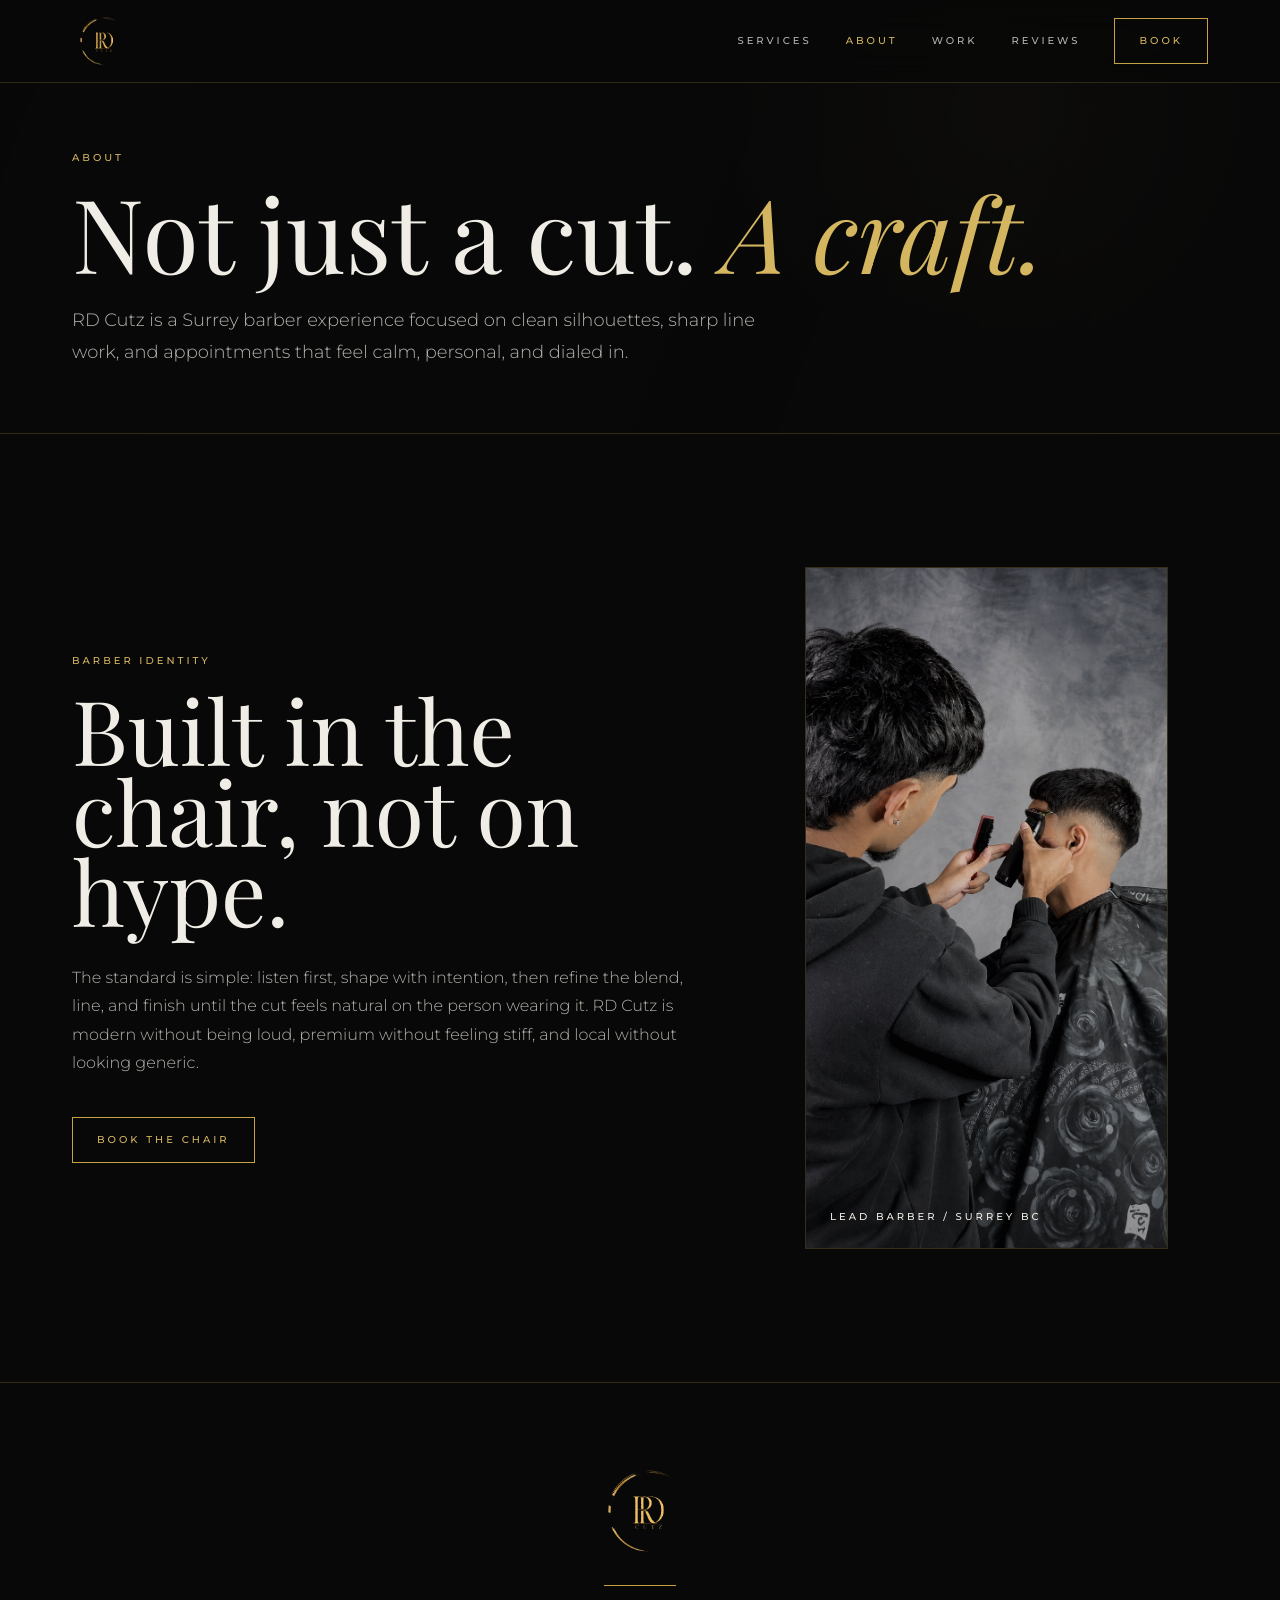
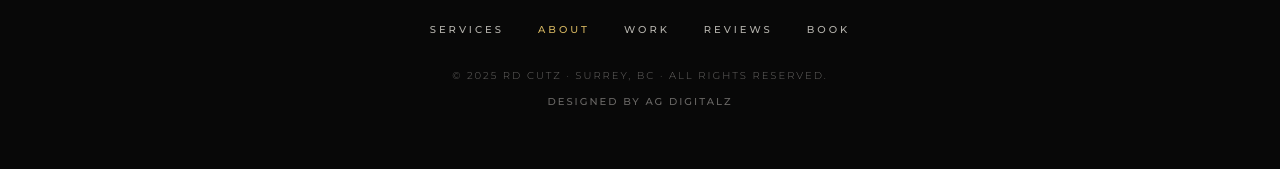
==== about.html @ 66d19eb8 "Publish RD Cutz website" ====
﻿<!DOCTYPE html>
<html lang="en">
<head>
  <meta charset="UTF-8" />
  <meta name="viewport" content="width=device-width, initial-scale=1.0" />
  <meta name="description" content="Learn about RD Cutz, a premium local barber experience in Surrey, BC." />
  <title>About | RD Cutz</title>
  <link rel="preconnect" href="https://fonts.googleapis.com" />
  <link rel="preconnect" href="https://fonts.gstatic.com" crossorigin />
  <link href="https://fonts.googleapis.com/css2?family=Montserrat:wght@300;400;500;600&family=Playfair+Display:ital,wght@0,400;0,500;0,600;1,400;1,500&display=swap" rel="stylesheet" />
  <link rel="stylesheet" href="styles.css" />
</head>
<body class="is-loading" data-page="about">
  <div class="intro-loader" id="introLoader" role="status" aria-label="Loading RD Cutz website">
    <div class="intro-inner">
      <img class="intro-mark" src="rdcutz-logo.png" alt="" aria-hidden="true" />
      <p class="intro-name">RD Cutz</p>
      <span class="intro-line" aria-hidden="true"></span>
      <p class="intro-sub">Surrey, British Columbia</p>
    </div>
  </div>
  <div class="progress" id="progress" aria-hidden="true"></div>
  <header class="site-nav solid" id="siteNav"><div class="container nav-inner"><a class="brand-link" href="index.html" aria-label="RD Cutz home"><img src="rdcutz-logo.png" alt="RD Cutz Logo" /><span class="brand-text">RD CUTZ</span></a><nav class="desktop-links" aria-label="Primary navigation"><a href="services.html">Services</a><a href="about.html">About</a><a href="gallery.html">Work</a><a href="reviews.html">Reviews</a><a class="button" href="contact.html">Book</a></nav><button class="hamburger" id="menuToggle" type="button" aria-label="Open navigation menu" aria-expanded="false" aria-controls="mobileMenu"><span class="hamburger-lines" aria-hidden="true"></span></button></div></header>
  <div class="mobile-menu" id="mobileMenu"><nav aria-label="Mobile navigation"><a href="services.html">Services</a><a href="about.html">About</a><a href="gallery.html">Work</a><a href="reviews.html">Reviews</a><a href="contact.html">Book</a></nav></div>

  <main id="top">
    <!-- Page Hero -->
    <section class="page-hero compact"><div class="container"><p class="page-kicker reveal">About</p><h1 class="reveal d1">Not just a cut. <em>A craft.</em></h1><p class="lede reveal d2">RD Cutz is a Surrey barber experience focused on clean silhouettes, sharp line work, and appointments that feel calm, personal, and dialed in.</p></div></section>

    <!-- Barber Identity -->
    <section class="section">
      <div class="container identity-feature">
        <div class="identity-copy">
          <p class="eyebrow reveal">Barber Identity</p>
          <p class="pull-quote reveal d1">Built in the chair, not on hype.</p>
          <p class="about-copy reveal d2">The standard is simple: listen first, shape with intention, then refine the blend, line, and finish until the cut feels natural on the person wearing it. RD Cutz is modern without being loud, premium without feeling stiff, and local without looking generic.</p>
          <a class="button reveal d3" href="contact.html">Book the Chair</a>
        </div>
        <figure class="identity-photo reveal d2">
          <img src="barber-identity.png" alt="RD Cutz barber cutting a client's fade" />
          <figcaption class="photo-caption">Lead Barber / Surrey BC</figcaption>
        </figure>
      </div>
    </section>
  </main>

  <footer class="site-footer"><div class="container"><img class="footer-logo" src="rdcutz-logo.png" alt="RD Cutz Logo" /><div class="rule center-rule" aria-hidden="true"></div><nav class="footer-links" aria-label="Footer navigation"><a href="services.html">Services</a><a href="about.html">About</a><a href="gallery.html">Work</a><a href="reviews.html">Reviews</a><a href="contact.html">Book</a></nav><p class="copyright">&copy; 2025 RD Cutz &middot; Surrey, BC &middot; All rights reserved.</p><p class="designer-credit">Designed by AG Digitalz</p></div></footer>
  <button class="back-top" id="backTop" type="button" aria-label="Back to top"><svg width="17" height="17" viewBox="0 0 17 17" aria-hidden="true"><path d="M8.5 3.25 3.75 8m4.75-4.75L13.25 8M8.5 3.25v10.5" fill="none" stroke="currentColor" stroke-width="1" /></svg></button>
  <script src="site.js"></script>
</body>
</html>
---- styles.css ----
/* =========================================================
   RD Cutz Luxury Multi-Page System
   ========================================================= */
*, *::before, *::after {
  box-sizing: border-box;
}

:root {
  color-scheme: dark;
  --bg: #080808;
  --bg-alt: #0d0d0d;
  --charcoal: #131313;
  --text: #f0ede6;
  --gold: #c4a245;
  --gold-hi: #d4b560;
  --muted: rgba(240, 237, 230, 0.42);
  --muted-strong: rgba(240, 237, 230, 0.74);
  --rule: rgba(196, 162, 69, 0.22);
  --overlay: rgba(8, 8, 8, 0.76);
  --container: 1440px;
  --section-x: 72px;
  --section-y: 118px;
  --ease: cubic-bezier(.16, 1, .3, 1);
}

html {
  scroll-behavior: smooth;
  scroll-padding-top: 104px;
}

body {
  margin: 0;
  background: var(--bg);
  color: var(--text);
  font-family: "Montserrat", Arial, sans-serif;
  font-size: 15px;
  font-weight: 300;
  line-height: 1.78;
  overflow-x: hidden;
  text-rendering: geometricPrecision;
}

body.menu-open {
  overflow: hidden;
}

body.is-loading {
  overflow: hidden;
}

a {
  color: inherit;
  text-decoration: none;
}

button {
  border: 0;
  padding: 0;
  background: none;
  color: inherit;
  font: inherit;
  cursor: pointer;
}

img,
svg,
video {
  display: block;
  max-width: 100%;
}

::selection {
  background: var(--gold);
  color: var(--bg);
}

:focus-visible {
  outline: 1px solid var(--gold-hi);
  outline-offset: 6px;
}

.container {
  width: min(var(--container), calc(100% - (var(--section-x) * 2)));
  margin: 0 auto;
}

.section {
  position: relative;
  padding: var(--section-y) 0;
}

.section + .section {
  border-top: .5px solid var(--rule);
}

.page-hero {
  min-height: 62svh;
  display: grid;
  align-items: end;
  padding: 150px 0 82px;
  border-bottom: .5px solid var(--rule);
  background:
    linear-gradient(110deg, rgba(8, 8, 8, .95), rgba(8, 8, 8, .74)),
    radial-gradient(circle at 78% 24%, rgba(196, 162, 69, .12), transparent 26%),
    var(--bg);
}

.page-hero.compact {
  min-height: 42svh;
  padding-bottom: 64px;
}

.page-hero.work-hero {
  min-height: 34svh;
  padding: 120px 0 44px;
}

.work-hero h1 {
  font-size: clamp(48px, 6.6vw, 96px);
}

.work-hero .lede {
  margin-top: 20px;
}

.page-kicker,
.eyebrow {
  margin: 0 0 22px;
  color: var(--gold-hi);
  font-size: 10px;
  font-weight: 500;
  letter-spacing: 3px;
  line-height: 1.5;
  text-transform: uppercase;
}

h1,
h2,
h3 {
  margin: 0;
  font-family: "Playfair Display", Georgia, serif;
  font-weight: 400;
  letter-spacing: 0;
}

h1 {
  max-width: 980px;
  font-size: clamp(54px, 8vw, 118px);
  line-height: .88;
}

h2 {
  font-size: clamp(40px, 5vw, 82px);
  line-height: .95;
}

h3 {
  font-size: clamp(28px, 3.6vw, 54px);
  line-height: 1;
}

em {
  color: var(--gold-hi);
  font-style: italic;
}

p {
  margin: 0;
}

.lede {
  max-width: 720px;
  margin-top: 28px;
  color: var(--muted-strong);
  font-size: clamp(16px, 1.4vw, 19px);
}

.button {
  display: inline-flex;
  align-items: center;
  justify-content: center;
  min-height: 46px;
  padding: 0 24px;
  border: .5px solid var(--gold);
  color: var(--gold-hi);
  font-size: 10px;
  font-weight: 500;
  letter-spacing: 3px;
  line-height: 1;
  text-transform: uppercase;
  transition: color .35s ease, background .35s ease, border-color .35s ease;
}

.button:hover,
.button:focus-visible {
  background: var(--gold);
  color: var(--bg);
}

.button-dark {
  border-color: var(--bg);
  color: var(--bg);
}

.button-dark:hover,
.button-dark:focus-visible {
  background: var(--bg);
  color: var(--gold-hi);
}

.rule {
  width: 72px;
  height: .5px;
  margin: 28px 0;
  background: var(--gold);
}

.center-rule {
  margin-inline: auto;
}

.split-head {
  display: grid;
  grid-template-columns: minmax(0, .72fr) minmax(280px, .28fr);
  gap: 64px;
  align-items: end;
  margin-bottom: 68px;
}

.split-head p:last-child {
  color: var(--muted-strong);
}

.reveal {
  opacity: 0;
  transform: translateY(22px);
  transition: opacity .8s var(--ease), transform .8s var(--ease);
  will-change: opacity, transform;
}

.reveal.visible {
  opacity: 1;
  transform: translateY(0);
}

.d1 { transition-delay: .12s; }
.d2 { transition-delay: .24s; }
.d3 { transition-delay: .36s; }
.d4 { transition-delay: .48s; }

/* =========================================================
   Brand Intro Loader
   ========================================================= */
.intro-loader {
  position: fixed;
  inset: 0;
  z-index: 999;
  display: grid;
  place-items: center;
  background:
    radial-gradient(circle at 50% 40%, rgba(196, 162, 69, .08), transparent 28%),
    var(--bg);
  color: var(--text);
  transition: opacity .75s var(--ease), visibility .75s var(--ease);
}

.intro-loader.hidden {
  opacity: 0;
  visibility: hidden;
  pointer-events: none;
}

.intro-inner {
  display: grid;
  justify-items: center;
  gap: 22px;
  text-align: center;
  transform: translateY(10px);
  animation: introRise .9s var(--ease) forwards;
}

.intro-mark {
  width: clamp(82px, 10vw, 128px);
  height: auto;
  opacity: .96;
}

.intro-name {
  margin: 0;
  color: var(--gold-hi);
  font-family: "Playfair Display", Georgia, serif;
  font-size: clamp(30px, 5vw, 62px);
  font-weight: 400;
  letter-spacing: 12px;
  line-height: 1;
  text-transform: uppercase;
}

.intro-line {
  width: 0;
  height: 1px;
  background: var(--gold);
  animation: introLine 1s .32s var(--ease) forwards;
}

.intro-sub {
  margin: 0;
  color: var(--muted-strong);
  font-size: 10px;
  font-weight: 500;
  letter-spacing: 3px;
  text-transform: uppercase;
}

@keyframes introRise {
  to {
    transform: translateY(0);
  }
}

@keyframes introLine {
  to {
    width: 96px;
  }
}

/* =========================================================
   Fixed UI
   ========================================================= */
.progress {
  position: fixed;
  top: 0;
  left: 0;
  z-index: 120;
  width: 100%;
  height: 1px;
  transform: scaleX(0);
  transform-origin: 0 50%;
  background: var(--gold);
}

.back-top {
  position: fixed;
  right: 28px;
  bottom: 28px;
  z-index: 80;
  display: grid;
  width: 48px;
  height: 48px;
  place-items: center;
  border: .5px solid var(--gold);
  background: rgba(8, 8, 8, .9);
  color: var(--gold-hi);
  opacity: 0;
  pointer-events: none;
  transform: translateY(14px);
  transition: opacity .35s ease, transform .35s ease, background .35s ease;
}

.back-top.visible {
  opacity: 1;
  pointer-events: auto;
  transform: translateY(0);
}

.back-top:hover {
  background: var(--gold);
  color: var(--bg);
}

/* =========================================================
   Navigation
   ========================================================= */
.site-nav {
  position: fixed;
  inset: 0 0 auto;
  z-index: 100;
  background: transparent;
  border-bottom: .5px solid transparent;
  transition: background .35s ease, backdrop-filter .35s ease, border-color .35s ease;
}

.site-nav.scrolled,
.site-nav.solid {
  background: rgba(8, 8, 8, .9);
  backdrop-filter: blur(18px);
  border-bottom-color: var(--rule);
}

.nav-inner {
  display: flex;
  min-height: 82px;
  align-items: center;
  justify-content: space-between;
  gap: 36px;
}

.brand-link {
  display: inline-flex;
  align-items: center;
  gap: 14px;
  min-width: max-content;
}

.brand-link img {
  width: 54px;
  height: 54px;
  object-fit: contain;
}

.brand-text {
  display: none;
  color: var(--gold);
  font-family: "Playfair Display", Georgia, serif;
  font-size: 17px;
  letter-spacing: 7px;
  text-transform: uppercase;
}

.brand-link.logo-missing img {
  display: none;
}

.brand-link.logo-missing .brand-text {
  display: block;
}

.desktop-links {
  display: flex;
  align-items: center;
  gap: 34px;
}

.desktop-links a:not(.button),
.footer-links a {
  color: var(--muted-strong);
  font-size: 10px;
  font-weight: 500;
  letter-spacing: 3px;
  text-transform: uppercase;
  transition: color .28s ease;
}

.desktop-links a:hover,
.desktop-links a[aria-current="page"],
.footer-links a:hover,
.footer-links a[aria-current="page"] {
  color: var(--gold-hi);
}

.hamburger {
  display: none;
  width: 44px;
  height: 44px;
  place-items: center;
  border: .5px solid var(--rule);
}

.hamburger-lines {
  position: relative;
  width: 18px;
  height: 1px;
  background: var(--text);
  transition: background .25s ease;
}

.hamburger-lines::before,
.hamburger-lines::after {
  content: "";
  position: absolute;
  left: 0;
  width: 18px;
  height: 1px;
  background: var(--text);
  transition: transform .25s ease;
}

.hamburger-lines::before {
  transform: translateY(-6px);
}

.hamburger-lines::after {
  transform: translateY(6px);
}

.hamburger[aria-expanded="true"] .hamburger-lines {
  background: transparent;
}

.hamburger[aria-expanded="true"] .hamburger-lines::before {
  transform: rotate(45deg);
}

.hamburger[aria-expanded="true"] .hamburger-lines::after {
  transform: rotate(-45deg);
}

.mobile-menu {
  position: fixed;
  inset: 0;
  z-index: 90;
  display: grid;
  place-items: center;
  background: var(--bg);
  opacity: 0;
  pointer-events: none;
  transition: opacity .35s ease;
}

.mobile-menu.open {
  opacity: 1;
  pointer-events: auto;
}

.mobile-menu nav {
  display: grid;
  gap: 18px;
  text-align: center;
}

.mobile-menu a {
  color: var(--text);
  font-family: "Playfair Display", Georgia, serif;
  font-size: clamp(42px, 13vw, 76px);
  line-height: .95;
}

/* =========================================================
   Home
   ========================================================= */
.home-hero {
  min-height: 100svh;
  position: relative;
  display: grid;
  place-items: center;
  overflow: hidden;
  background:
    linear-gradient(110deg, rgba(8, 8, 8, .82), rgba(8, 8, 8, .48) 48%, rgba(8, 8, 8, .84)),
    radial-gradient(circle at 76% 28%, rgba(196, 162, 69, .12), transparent 25%),
    var(--bg);
}

.hero-video {
  position: absolute;
  inset: 0;
  z-index: 0;
  width: 100%;
  height: 100%;
  object-fit: cover;
  opacity: .58;
  filter: grayscale(.82) contrast(1.12) brightness(.86);
}

.hero-art {
  position: absolute;
  inset: 0;
  z-index: 0;
  opacity: .34;
  pointer-events: none;
}

.hero-art svg {
  width: 100%;
  height: 100%;
}

.home-hero::after {
  content: "";
  position: absolute;
  inset: 0;
  z-index: 1;
  background: rgba(8, 8, 8, .5);
}

.hero-content {
  position: relative;
  z-index: 2;
  width: min(100%, 980px);
  padding: 130px 24px 86px;
  text-align: center;
}

.hero-logo {
  width: clamp(112px, 15vw, 176px);
  margin: 0 auto;
}

.hero-kicker {
  margin: 0 0 26px;
  color: var(--muted-strong);
  font-size: 10px;
  font-weight: 400;
  letter-spacing: 3px;
  text-transform: uppercase;
}

.hero-sub {
  margin: 34px 0 0;
  color: var(--text);
  font-size: clamp(13px, 1.3vw, 16px);
  letter-spacing: 4px;
  text-transform: uppercase;
}

.hero-actions {
  display: flex;
  justify-content: center;
  gap: 14px;
  margin-top: 44px;
  flex-wrap: wrap;
}

.actions-left {
  justify-content: flex-start;
  padding: 0;
}

.ticker {
  overflow: hidden;
  border-block: .5px solid var(--rule);
  background: #050505;
}

.ticker-track {
  display: flex;
  width: max-content;
  animation: ticker 34s linear infinite;
}

.ticker span {
  padding: 18px 28px;
  color: var(--muted-strong);
  font-size: 10px;
  font-weight: 400;
  letter-spacing: 3px;
  text-transform: uppercase;
  white-space: nowrap;
}

@keyframes ticker {
  to { transform: translateX(-50%); }
}

.stats {
  background: var(--bg-alt);
  border-bottom: .5px solid var(--rule);
}

.stats-grid {
  display: grid;
  grid-template-columns: repeat(3, 1fr);
}

.stat {
  min-height: 156px;
  display: grid;
  place-items: center;
  padding: 36px 28px;
  text-align: center;
}

.stat + .stat {
  border-left: .5px solid var(--rule);
}

.stat strong {
  display: block;
  color: var(--gold-hi);
  font-family: "Playfair Display", Georgia, serif;
  font-size: clamp(42px, 5vw, 74px);
  font-weight: 400;
  line-height: .88;
}

.stat span {
  display: block;
  margin-top: 12px;
  color: var(--muted-strong);
  font-size: 10px;
  font-weight: 500;
  letter-spacing: 3px;
  text-transform: uppercase;
}

.identity-feature {
  display: grid;
  grid-template-columns: minmax(0, .78fr) minmax(380px, .56fr);
  gap: clamp(34px, 6vw, 92px);
  align-items: center;
}

.identity-copy {
  max-width: 760px;
}

.identity-copy .lede {
  margin-bottom: 36px;
}

.identity-photo {
  position: relative;
  min-height: 680px;
  overflow: hidden;
  border: .5px solid var(--rule);
  background: var(--bg-alt);
}

.identity-photo img {
  width: 100%;
  height: 100%;
  min-height: inherit;
  object-fit: cover;
  filter: saturate(.82) contrast(1.06) brightness(.98);
  transform: scale(1.01);
}

.identity-photo::after {
  content: "";
  position: absolute;
  inset: 0;
  background:
    linear-gradient(180deg, rgba(8, 8, 8, .02), rgba(8, 8, 8, .28)),
    linear-gradient(90deg, rgba(8, 8, 8, .18), transparent 45%);
  pointer-events: none;
}

.photo-caption {
  position: absolute;
  left: 24px;
  bottom: 22px;
  z-index: 2;
  color: var(--text);
  font-size: 10px;
  font-weight: 500;
  letter-spacing: 3px;
  text-transform: uppercase;
}

.home-work {
  background: linear-gradient(180deg, rgba(240, 237, 230, .018), transparent 34%), var(--bg);
}

.album-tabs {
  display: flex;
  flex-wrap: wrap;
  gap: 1px;
  width: fit-content;
  max-width: 100%;
  margin-bottom: 28px;
  border: .5px solid var(--rule);
  background: var(--rule);
}

.album-tab {
  min-height: 44px;
  padding: 0 20px;
  background: var(--bg-alt);
  color: var(--muted-strong);
  font-size: 10px;
  font-weight: 500;
  letter-spacing: 3px;
  text-transform: uppercase;
  transition: background .32s ease, color .32s ease;
}

.album-tab:hover,
.album-tab:focus-visible,
.album-tab.active {
  background: var(--gold);
  color: var(--bg);
}

.work-strip {
  display: grid;
  grid-template-columns: repeat(4, minmax(0, 1fr));
  gap: 18px;
}

.work-card {
  position: relative;
  min-height: clamp(360px, 40vw, 590px);
  overflow: hidden;
  border: .5px solid var(--rule);
  background: var(--bg-alt);
  transition: border-color .35s ease, transform .35s ease;
}

.work-card:hover {
  border-color: var(--gold);
  transform: translateY(-4px);
}

.work-card img {
  width: 100%;
  height: 100%;
  min-height: inherit;
  object-fit: cover;
  filter: saturate(.82) contrast(1.05) brightness(.88);
  transform: scale(1.01);
  transition: transform .5s var(--ease), filter .5s ease;
}

.work-card.focus-low img,
.gallery-panel.focus-low img {
  object-position: 50% 72%;
}

.gallery-panel.focus-neck img {
  object-position: 50% 66%;
}

.gallery-panel.focus-beard img,
.gallery-panel.focus-profile img,
.gallery-panel.focus-clean img {
  object-position: 50% 52%;
}

.work-card:hover img {
  transform: scale(1.045);
  filter: saturate(.98) contrast(1.04) brightness(.98);
}

.work-card::after {
  content: "";
  position: absolute;
  inset: 0;
  background: linear-gradient(180deg, transparent 50%, rgba(8, 8, 8, .82));
  pointer-events: none;
}

.work-card span {
  position: absolute;
  left: 22px;
  bottom: 20px;
  z-index: 1;
  color: var(--text);
  font-size: 10px;
  font-weight: 500;
  letter-spacing: 3px;
  text-transform: uppercase;
}

.work-footer {
  margin-top: 34px;
}

/* =========================================================
   Services
   ========================================================= */
.service-list {
  border-top: .5px solid var(--rule);
}

.service-item {
  position: relative;
  display: grid;
  grid-template-columns: 110px minmax(0, 1fr) 100px 100px;
  gap: 30px;
  align-items: center;
  padding: 34px 0;
  border-bottom: .5px solid var(--rule);
  transition: background .35s ease;
}

.service-item::before {
  content: "";
  position: absolute;
  left: 0;
  top: 0;
  width: 1px;
  height: 100%;
  transform: scaleY(0);
  transform-origin: 50% 0;
  background: var(--gold);
  transition: transform .45s var(--ease);
}

.service-item:hover {
  background: rgba(196, 162, 69, .035);
}

.service-item:hover::before {
  transform: scaleY(1);
}

.service-number {
  color: var(--muted);
  font-family: "Playfair Display", Georgia, serif;
  font-size: 34px;
  transition: color .35s ease, transform .35s ease;
}

.service-item:hover .service-number {
  color: var(--gold-hi);
  transform: translateX(12px);
}

.service-copy {
  margin-top: 8px;
  color: var(--muted-strong);
  max-width: 620px;
}

.service-meta,
.service-price {
  color: var(--gold-hi);
  font-size: 10px;
  font-weight: 500;
  letter-spacing: 3px;
  text-transform: uppercase;
  text-align: right;
}

.service-price {
  color: var(--text);
}

/* =========================================================
   About
   ========================================================= */
.about-grid {
  display: grid;
  grid-template-columns: minmax(0, .82fr) minmax(340px, .54fr);
  gap: clamp(54px, 8vw, 120px);
  align-items: center;
}

.pull-quote {
  max-width: 760px;
  font-family: "Playfair Display", Georgia, serif;
  font-size: clamp(50px, 7vw, 98px);
  line-height: .9;
}

.about-copy {
  max-width: 670px;
  margin: 34px 0 38px;
  color: var(--muted-strong);
  font-size: 16px;
}

.line-art {
  min-height: 620px;
  display: grid;
  align-content: center;
  gap: 34px;
  padding: clamp(28px, 5vw, 62px);
  border: .5px solid var(--rule);
}

.caption {
  margin: 0;
  color: var(--muted-strong);
  font-size: 10px;
  font-weight: 500;
  letter-spacing: 3px;
  text-align: center;
  text-transform: uppercase;
}

.about-media-grid {
  display: grid;
  grid-template-columns: minmax(0, .62fr) minmax(0, .38fr);
  gap: 18px;
  align-items: stretch;
}

.about-media-copy {
  display: grid;
  align-content: center;
  min-height: 500px;
  padding: clamp(30px, 5vw, 64px);
  border: .5px solid var(--rule);
  background: var(--bg-alt);
}

.about-media-copy p:not(.eyebrow) {
  max-width: 560px;
  margin-top: 24px;
  color: var(--muted-strong);
}

/* =========================================================
   Gallery
   ========================================================= */
.album-section {
  padding: 22px 0;
  border-bottom: .5px solid var(--rule);
  background: #050505;
}

.album-section .album-tabs {
  margin-bottom: 0;
}

.gallery-section {
  padding-top: 36px;
}

.gallery-grid {
  display: grid;
  grid-template-columns: repeat(4, minmax(0, 1fr));
  gap: 18px;
}

.gallery-panel {
  height: clamp(320px, 34vw, 500px);
  min-height: clamp(320px, 34vw, 500px);
  position: relative;
  margin: 0;
  overflow: hidden;
  border: .5px solid var(--rule);
  background: linear-gradient(145deg, rgba(240,237,230,.025), transparent 52%), var(--bg-alt);
  transition: border-color .35s ease, transform .35s ease;
}

.gallery-panel:hover {
  border-color: var(--gold);
  transform: scale(1.01);
}

.gallery-panel.large {
  min-height: clamp(320px, 34vw, 500px);
  grid-row: auto;
}

.gallery-panel.wide {
  grid-column: auto;
}

.gallery-panel svg {
  position: absolute;
  inset: 0;
  width: 100%;
  height: 100%;
}

.gallery-panel img {
  width: 100%;
  height: 100%;
  min-height: 0;
  object-fit: cover;
  filter: saturate(.78) contrast(1.06) brightness(.9);
  transform: scale(1.01);
  transition: transform .45s var(--ease), filter .45s ease;
}

.gallery-panel:hover img {
  transform: scale(1.045);
  filter: saturate(.95) contrast(1.05) brightness(1);
}

.gallery-panel::after {
  content: "";
  position: absolute;
  inset: 0;
  background: linear-gradient(180deg, transparent 50%, rgba(8, 8, 8, .78));
  pointer-events: none;
}

.gallery-label {
  position: absolute;
  left: 24px;
  bottom: 22px;
  z-index: 2;
  color: var(--text);
  font-size: 10px;
  font-weight: 500;
  letter-spacing: 3px;
  text-transform: uppercase;
}

.work-card.is-hidden,
.gallery-panel.is-hidden {
  display: none;
}

.social-strip {
  border-block: .5px solid var(--rule);
  background: var(--bg-alt);
}

.social-strip-inner {
  display: flex;
  min-height: 118px;
  align-items: center;
  justify-content: space-between;
  gap: 28px;
}

.social-strip p {
  color: var(--text);
  font-family: "Playfair Display", Georgia, serif;
  font-size: clamp(30px, 3.8vw, 54px);
  line-height: 1;
}

.social-actions {
  display: flex;
  flex-wrap: wrap;
  gap: 12px;
}

.live-section {
  padding-top: 70px;
}

.live-panel {
  display: grid;
  grid-template-columns: minmax(0, .62fr) minmax(320px, .38fr);
  gap: clamp(34px, 7vw, 98px);
  align-items: start;
  padding-top: 48px;
  border-top: .5px solid var(--rule);
}

.live-panel > p {
  color: var(--muted-strong);
}

.feed-status {
  grid-column: 1 / -1;
  width: fit-content;
  padding-top: 24px;
  border-top: .5px solid var(--rule);
  color: var(--muted);
  font-size: 10px;
  font-weight: 500;
  letter-spacing: 3px;
  text-transform: uppercase;
}

.instagram-feed:not(:empty) {
  grid-column: 1 / -1;
  display: grid;
  grid-template-columns: repeat(4, 1fr);
  gap: 18px;
  margin-top: 12px;
}

.instagram-feed a {
  position: relative;
  overflow: hidden;
  min-height: 280px;
  display: grid;
  align-content: end;
  padding: 20px;
  border: .5px solid var(--rule);
  background: var(--bg-alt);
  color: var(--muted-strong);
  font-size: 10px;
  font-weight: 500;
  letter-spacing: 3px;
  text-transform: uppercase;
}

.instagram-feed img {
  position: absolute;
  inset: 0;
  width: 100%;
  height: 100%;
  object-fit: cover;
  filter: saturate(.85) contrast(1.04) brightness(.8);
}

.instagram-feed a::after {
  content: "";
  position: absolute;
  inset: 0;
  background: linear-gradient(180deg, transparent 46%, rgba(8, 8, 8, .86));
}

.instagram-feed span {
  position: relative;
  z-index: 1;
  display: -webkit-box;
  max-height: 4.8em;
  overflow: hidden;
  -webkit-box-orient: vertical;
  -webkit-line-clamp: 3;
}

/* =========================================================
   Reviews
   ========================================================= */
.reviews-grid {
  display: grid;
  grid-template-columns: repeat(3, 1fr);
  gap: 1px;
  background: var(--rule);
  border: .5px solid var(--rule);
}

.review {
  min-height: 430px;
  position: relative;
  padding: 46px;
  background: var(--bg-alt);
}

.quote-mark {
  position: absolute;
  top: 20px;
  right: 32px;
  color: rgba(196, 162, 69, .12);
  font-family: "Playfair Display", Georgia, serif;
  font-size: 150px;
  line-height: 1;
  pointer-events: none;
}

.stars {
  color: var(--gold-hi);
  font-size: 14px;
  letter-spacing: 5px;
}

.review blockquote {
  position: relative;
  z-index: 1;
  margin: 46px 0 42px;
  color: var(--text);
  font-family: "Playfair Display", Georgia, serif;
  font-size: clamp(27px, 2.7vw, 38px);
  line-height: 1.16;
}

.review cite {
  color: var(--muted-strong);
  font-style: normal;
  font-size: 10px;
  font-weight: 500;
  letter-spacing: 3px;
  text-transform: uppercase;
}

/* =========================================================
   Contact
   ========================================================= */
.contact-grid {
  display: grid;
  grid-template-columns: minmax(0, .9fr) minmax(360px, .68fr);
  gap: 80px;
  align-items: start;
}

.booking-card {
  padding: 54px 0;
  border-block: .5px solid var(--rule);
}

.booking-card p:not(.eyebrow) {
  max-width: 620px;
  margin: 30px 0 36px;
  color: var(--muted-strong);
  font-size: 16px;
}

.contact-actions {
  display: flex;
  flex-wrap: wrap;
  gap: 14px;
}

.hours-table,
.contact-details {
  border-top: .5px solid var(--rule);
}

.contact-details {
  margin-top: 46px;
}

.hours-row,
.contact-row {
  display: grid;
  grid-template-columns: 160px minmax(0, 1fr);
  gap: 28px;
  padding: 22px 0;
  border-bottom: .5px solid var(--rule);
}

.row-label {
  color: var(--gold-hi);
  font-size: 10px;
  font-weight: 500;
  letter-spacing: 3px;
  text-transform: uppercase;
}

.row-value {
  color: var(--text);
  text-align: right;
}

.row-value a:hover {
  color: var(--gold-hi);
}

/* =========================================================
   Gold CTA & Footer
   ========================================================= */
.gold-bar {
  background: var(--gold);
  color: var(--bg);
}

.gold-bar .container {
  display: flex;
  min-height: 122px;
  align-items: center;
  justify-content: space-between;
  gap: 34px;
}

.gold-bar p {
  color: var(--bg);
  font-family: "Playfair Display", Georgia, serif;
  font-size: clamp(34px, 4vw, 58px);
  line-height: 1;
}

.gold-bar a {
  color: var(--bg);
  font-size: 10px;
  font-weight: 600;
  letter-spacing: 3px;
  text-transform: uppercase;
}

.site-footer {
  padding: 82px 0 58px;
  text-align: center;
  background: var(--bg);
  border-top: .5px solid var(--rule);
}

.footer-logo {
  width: 92px;
  margin: 0 auto;
}

.footer-links {
  display: flex;
  justify-content: center;
  gap: 34px;
  flex-wrap: wrap;
  margin: 36px 0 28px;
}

.copyright {
  color: var(--muted);
  font-size: 10px;
  letter-spacing: 2px;
  text-transform: uppercase;
}

.designer-credit {
  margin-top: 8px;
  color: var(--muted);
  font-size: 10px;
  font-weight: 500;
  letter-spacing: 2px;
  text-transform: uppercase;
}

/* =========================================================
   Responsive
   ========================================================= */
@media (max-width: 1100px) {
  :root {
    --section-x: 40px;
  }

  .desktop-links {
    gap: 22px;
  }

  .split-head,
  .about-grid,
  .contact-grid,
  .identity-feature,
  .about-media-grid {
    grid-template-columns: 1fr;
  }

  .line-art {
    min-height: auto;
  }

  .reviews-grid,
  .live-panel {
    grid-template-columns: 1fr;
  }

  .work-strip,
  .instagram-feed:not(:empty) {
    grid-template-columns: repeat(2, minmax(0, 1fr));
  }
}

@media (max-width: 900px) {
  :root {
    --section-x: 24px;
    --section-y: 80px;
  }

  .desktop-links {
    display: none;
  }

  .hamburger {
    display: grid;
  }

  .nav-inner {
    min-height: 74px;
  }

  .home-hero {
    min-height: 100svh;
  }

  .hero-video {
    opacity: .72;
    filter: grayscale(.65) contrast(1.06) brightness(1);
  }

  .home-hero::after {
    background: rgba(8, 8, 8, .34);
  }

  .hero-content {
    padding-top: 112px;
  }

  .hero-sub {
    letter-spacing: 2.4px;
  }

  .stats-grid,
  .gallery-grid {
    grid-template-columns: 1fr;
  }

  .album-tabs {
    width: 100%;
  }

  .album-tab {
    flex: 1 1 140px;
  }

  .stat + .stat {
    border-left: 0;
    border-top: .5px solid var(--rule);
  }

  .service-item {
    grid-template-columns: 72px minmax(0, 1fr);
    gap: 16px 24px;
  }

  .service-meta,
  .service-price {
    grid-column: 2;
    text-align: left;
  }

  .gallery-panel,
  .gallery-panel.large {
    min-height: 320px;
    grid-column: auto;
    grid-row: auto;
  }

  .work-strip,
  .instagram-feed:not(:empty) {
    grid-template-columns: 1fr;
  }

  .work-card {
    min-height: 420px;
  }

  .identity-photo {
    min-height: 540px;
  }

  .gold-bar .container {
    display: grid;
    padding-block: 32px;
  }

  .social-strip-inner {
    display: grid;
    padding-block: 30px;
  }

  .hours-row,
  .contact-row {
    grid-template-columns: 1fr;
    gap: 5px;
  }

  .row-value {
    text-align: left;
  }
}

@media (max-width: 520px) {
  body {
    font-size: 14px;
  }

  .brand-link img {
    width: 46px;
    height: 46px;
  }

  .hero-actions,
  .contact-actions {
    display: grid;
  }

  .album-tab {
    padding: 0 14px;
    letter-spacing: 2px;
  }

  .button {
    width: 100%;
  }

  .pull-quote {
    font-size: clamp(48px, 18vw, 78px);
  }

  .review {
    padding: 36px 24px;
  }

  .back-top {
    right: 18px;
    bottom: 18px;
  }
}

@media (prefers-reduced-motion: reduce) {
  html {
    scroll-behavior: auto;
  }

  *,
  *::before,
  *::after {
    animation-duration: .01ms !important;
    animation-iteration-count: 1 !important;
    scroll-behavior: auto !important;
    transition-duration: .01ms !important;
  }

  .reveal {
    opacity: 1;
    transform: none;
  }
}
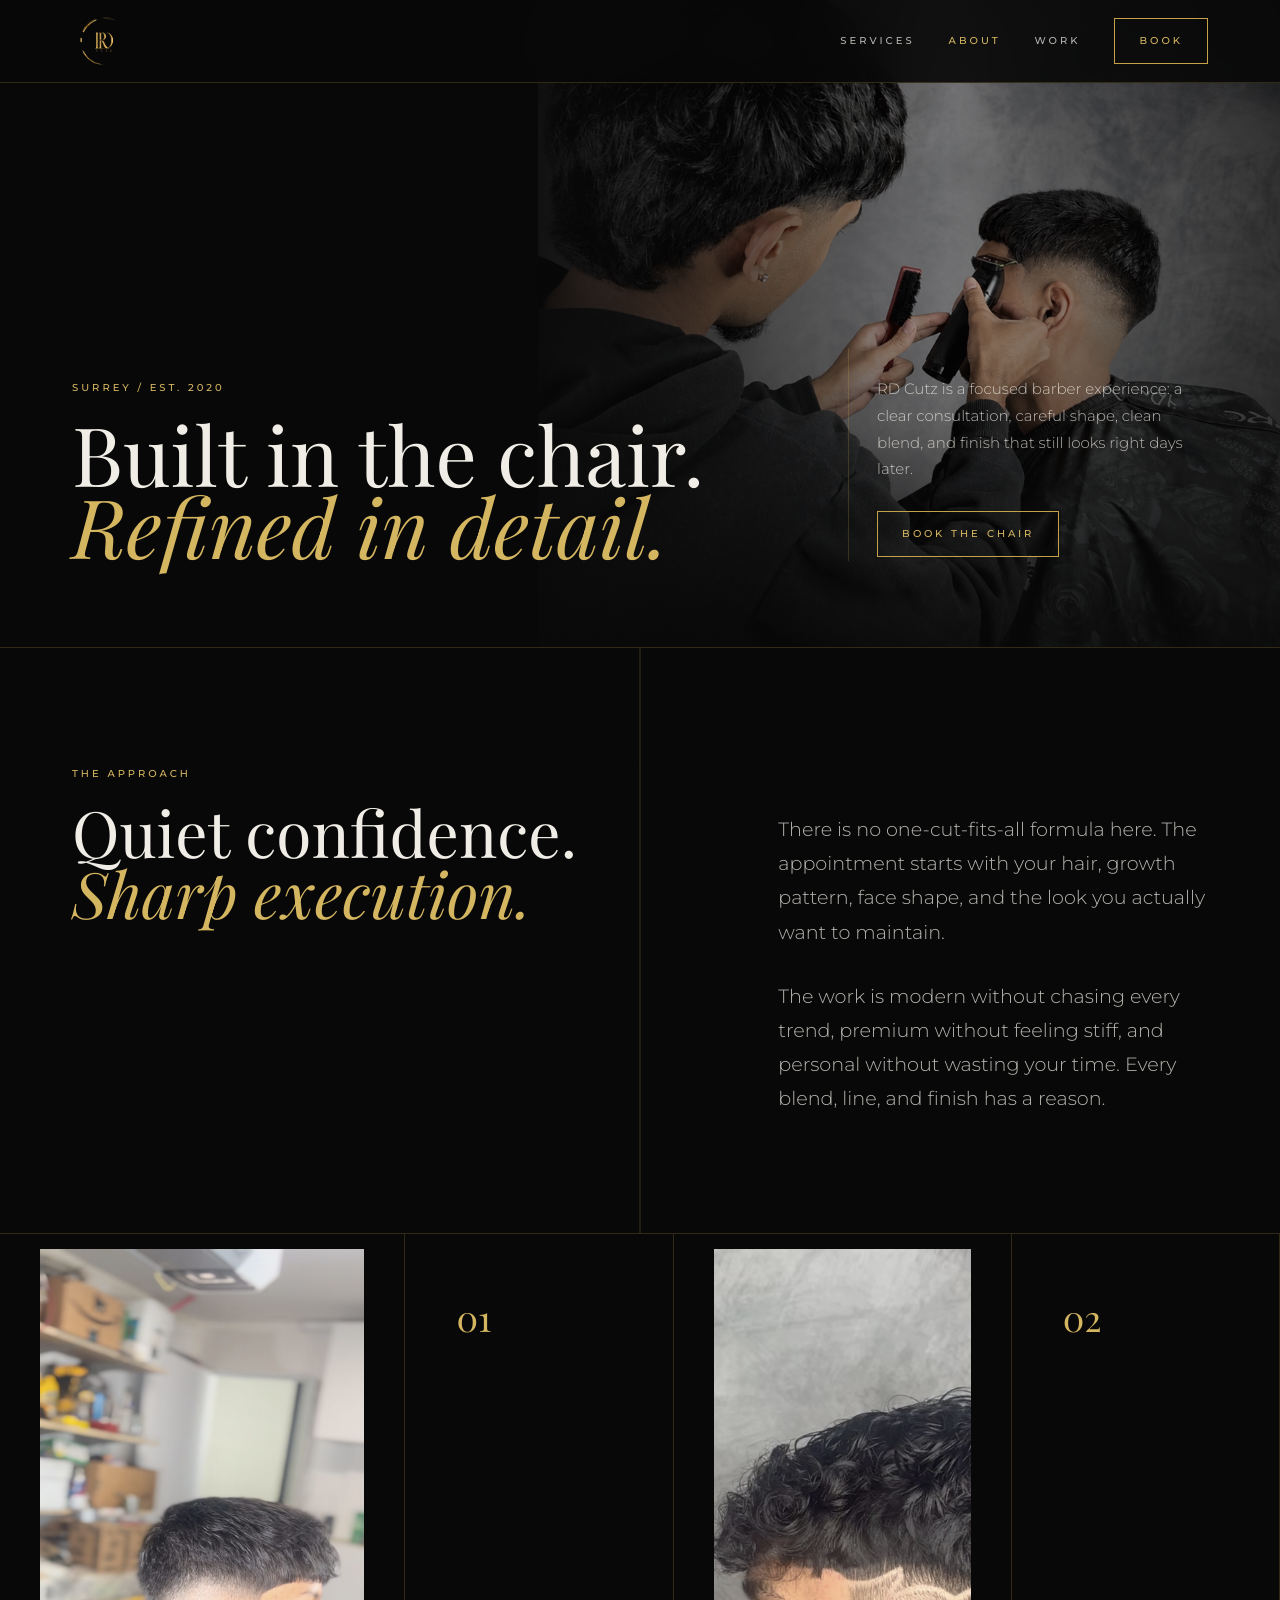
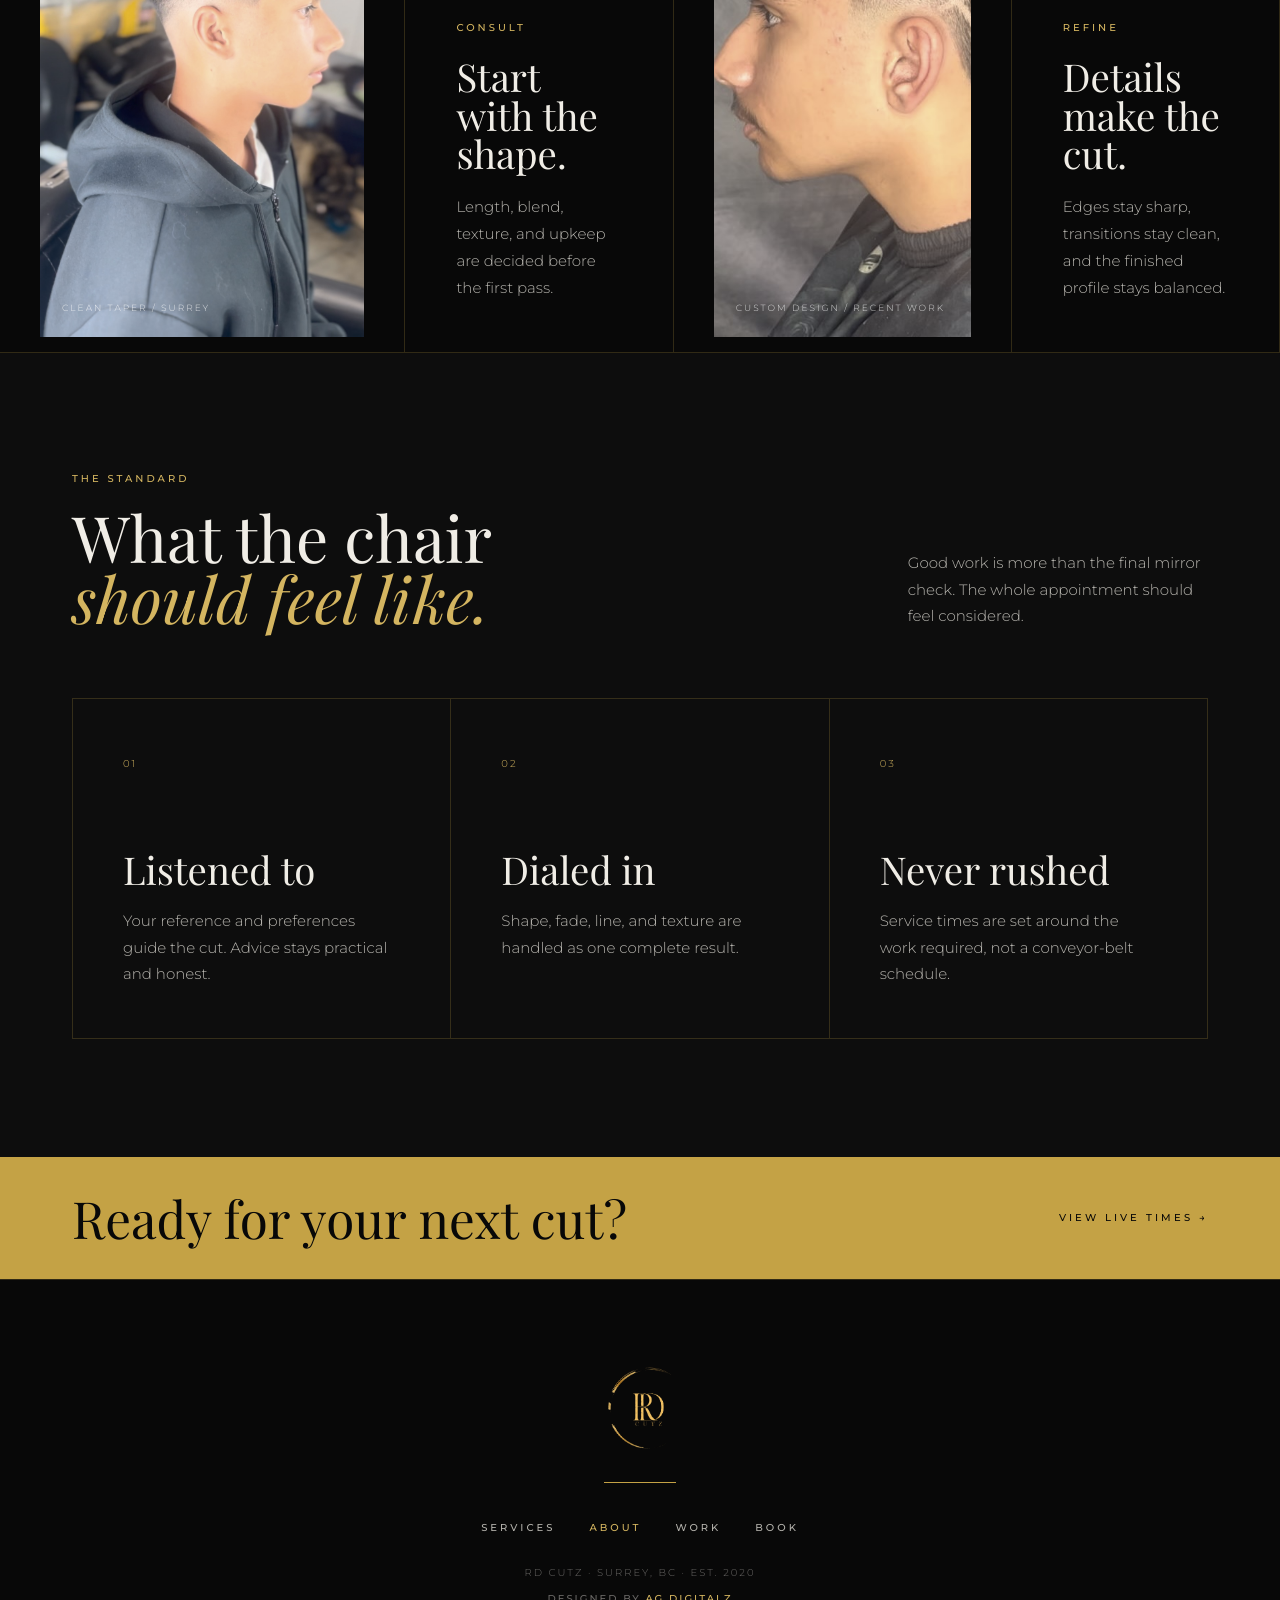
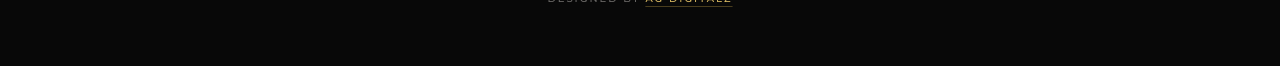
==== commit dc8ffd58: "Rebuild booking and portfolio experience" ====
--- a/about.html
+++ b/about.html
@@ -1,52 +1,62 @@
-﻿<!DOCTYPE html>
+<!DOCTYPE html>
 <html lang="en">
 <head>
   <meta charset="UTF-8" />
   <meta name="viewport" content="width=device-width, initial-scale=1.0" />
-  <meta name="description" content="Learn about RD Cutz, a premium local barber experience in Surrey, BC." />
-  <title>About | RD Cutz</title>
+  <meta name="description" content="Meet RD Cutz and the craft behind clean fades, line work, beard detail, and relaxed barber appointments in Surrey, BC." />
+  <meta name="theme-color" content="#080808" />
+  <link rel="canonical" href="https://rdcutz.netlify.app/about" />
+  <title>About the Barber | RD Cutz</title>
   <link rel="preconnect" href="https://fonts.googleapis.com" />
   <link rel="preconnect" href="https://fonts.gstatic.com" crossorigin />
   <link href="https://fonts.googleapis.com/css2?family=Montserrat:wght@300;400;500;600&family=Playfair+Display:ital,wght@0,400;0,500;0,600;1,400;1,500&display=swap" rel="stylesheet" />
   <link rel="stylesheet" href="styles.css" />
 </head>
 <body class="is-loading" data-page="about">
-  <div class="intro-loader" id="introLoader" role="status" aria-label="Loading RD Cutz website">
-    <div class="intro-inner">
-      <img class="intro-mark" src="rdcutz-logo.png" alt="" aria-hidden="true" />
-      <p class="intro-name">RD Cutz</p>
-      <span class="intro-line" aria-hidden="true"></span>
-      <p class="intro-sub">Surrey, British Columbia</p>
-    </div>
-  </div>
+  <div class="intro-loader" id="introLoader" role="status" aria-label="Loading RD Cutz website"><div class="intro-inner"><img class="intro-mark" src="rdcutz-logo.png" alt="" aria-hidden="true" /><p class="intro-name">RD Cutz</p><span class="intro-line" aria-hidden="true"></span><p class="intro-sub">Surrey, British Columbia</p></div></div>
   <div class="progress" id="progress" aria-hidden="true"></div>
-  <header class="site-nav solid" id="siteNav"><div class="container nav-inner"><a class="brand-link" href="index.html" aria-label="RD Cutz home"><img src="rdcutz-logo.png" alt="RD Cutz Logo" /><span class="brand-text">RD CUTZ</span></a><nav class="desktop-links" aria-label="Primary navigation"><a href="services.html">Services</a><a href="about.html">About</a><a href="gallery.html">Work</a><a href="reviews.html">Reviews</a><a class="button" href="contact.html">Book</a></nav><button class="hamburger" id="menuToggle" type="button" aria-label="Open navigation menu" aria-expanded="false" aria-controls="mobileMenu"><span class="hamburger-lines" aria-hidden="true"></span></button></div></header>
-  <div class="mobile-menu" id="mobileMenu"><nav aria-label="Mobile navigation"><a href="services.html">Services</a><a href="about.html">About</a><a href="gallery.html">Work</a><a href="reviews.html">Reviews</a><a href="contact.html">Book</a></nav></div>
+  <header class="site-nav solid" id="siteNav"><div class="container nav-inner"><a class="brand-link" href="/" aria-label="RD Cutz home"><img src="rdcutz-logo.png" alt="RD Cutz Logo" /><span class="brand-text">RD CUTZ</span></a><nav class="desktop-links" aria-label="Primary navigation"><a href="/services">Services</a><a href="/about">About</a><a href="/gallery">Work</a><a class="button" href="/contact">Book</a></nav><button class="hamburger" id="menuToggle" type="button" aria-label="Open navigation menu" aria-expanded="false" aria-controls="mobileMenu"><span class="hamburger-lines" aria-hidden="true"></span></button></div></header>
+  <div class="mobile-menu" id="mobileMenu"><nav aria-label="Mobile navigation"><a href="/services">Services</a><a href="/about">About</a><a href="/gallery">Work</a><a href="/contact">Book</a></nav></div>
 
   <main id="top">
-    <!-- Page Hero -->
-    <section class="page-hero compact"><div class="container"><p class="page-kicker reveal">About</p><h1 class="reveal d1">Not just a cut. <em>A craft.</em></h1><p class="lede reveal d2">RD Cutz is a Surrey barber experience focused on clean silhouettes, sharp line work, and appointments that feel calm, personal, and dialed in.</p></div></section>
-
-    <!-- Barber Identity -->
-    <section class="section">
-      <div class="container identity-feature">
-        <div class="identity-copy">
-          <p class="eyebrow reveal">Barber Identity</p>
-          <p class="pull-quote reveal d1">Built in the chair, not on hype.</p>
-          <p class="about-copy reveal d2">The standard is simple: listen first, shape with intention, then refine the blend, line, and finish until the cut feels natural on the person wearing it. RD Cutz is modern without being loud, premium without feeling stiff, and local without looking generic.</p>
-          <a class="button reveal d3" href="contact.html">Book the Chair</a>
-        </div>
-        <figure class="identity-photo reveal d2">
-          <img src="barber-identity.png" alt="RD Cutz barber cutting a client's fade" />
-          <figcaption class="photo-caption">Lead Barber / Surrey BC</figcaption>
-        </figure>
+    <section class="page-hero visual-page-hero about-hero">
+      <div class="page-hero-media" aria-hidden="true"><img src="barber-identity.png" alt="" /></div>
+      <div class="container page-hero-grid">
+        <div><p class="page-kicker reveal">Surrey / Est. 2020</p><h1 class="reveal d1">Built in the chair.<br /><em>Refined in detail.</em></h1></div>
+        <div class="hero-aside reveal d2"><p>RD Cutz is a focused barber experience: a clear consultation, careful shape, clean blend, and finish that still looks right days later.</p><button class="button" type="button" data-booking>Book the chair</button></div>
       </div>
     </section>
+
+    <section class="section story-section">
+      <div class="container story-grid">
+        <div class="story-heading"><p class="eyebrow reveal">The approach</p><h2 class="reveal d1">Quiet confidence.<br /><em>Sharp execution.</em></h2></div>
+        <div class="story-copy reveal d2"><p>There is no one-cut-fits-all formula here. The appointment starts with your hair, growth pattern, face shape, and the look you actually want to maintain.</p><p>The work is modern without chasing every trend, premium without feeling stiff, and personal without wasting your time. Every blend, line, and finish has a reason.</p></div>
+      </div>
+    </section>
+
+    <section class="craft-collage" aria-label="RD Cutz craft">
+      <figure class="craft-image craft-image-tall reveal"><img src="assets/instagram-clean-taper.jpg" alt="Clean taper haircut by RD Cutz" loading="lazy" /><figcaption>Clean taper / Surrey</figcaption></figure>
+      <div class="craft-note reveal d1"><span>01</span><p class="eyebrow">Consult</p><h3>Start with the shape.</h3><p>Length, blend, texture, and upkeep are decided before the first pass.</p></div>
+      <figure class="craft-image reveal d2"><img src="assets/instagram-design-fade.jpg" alt="Custom design fade by RD Cutz" loading="lazy" /><figcaption>Custom design / Recent work</figcaption></figure>
+      <div class="craft-note reveal d3"><span>02</span><p class="eyebrow">Refine</p><h3>Details make the cut.</h3><p>Edges stay sharp, transitions stay clean, and the finished profile stays balanced.</p></div>
+    </section>
+
+    <section class="section standards-section">
+      <div class="container">
+        <div class="split-head"><div><p class="eyebrow reveal">The standard</p><h2 class="reveal d1">What the chair<br /><em>should feel like.</em></h2></div><p class="reveal d2">Good work is more than the final mirror check. The whole appointment should feel considered.</p></div>
+        <div class="standards-grid">
+          <article class="standard-card reveal"><span>01</span><h3>Listened to</h3><p>Your reference and preferences guide the cut. Advice stays practical and honest.</p></article>
+          <article class="standard-card reveal d1"><span>02</span><h3>Dialed in</h3><p>Shape, fade, line, and texture are handled as one complete result.</p></article>
+          <article class="standard-card reveal d2"><span>03</span><h3>Never rushed</h3><p>Service times are set around the work required, not a conveyor-belt schedule.</p></article>
+        </div>
+      </div>
+    </section>
+
+    <section class="gold-bar" aria-label="Book RD Cutz"><div class="container"><p>Ready for your next cut?</p><button type="button" data-booking>View live times &rarr;</button></div></section>
   </main>
 
-  <footer class="site-footer"><div class="container"><img class="footer-logo" src="rdcutz-logo.png" alt="RD Cutz Logo" /><div class="rule center-rule" aria-hidden="true"></div><nav class="footer-links" aria-label="Footer navigation"><a href="services.html">Services</a><a href="about.html">About</a><a href="gallery.html">Work</a><a href="reviews.html">Reviews</a><a href="contact.html">Book</a></nav><p class="copyright">&copy; 2025 RD Cutz &middot; Surrey, BC &middot; All rights reserved.</p><p class="designer-credit">Designed by AG Digitalz</p></div></footer>
+  <footer class="site-footer"><div class="container"><img class="footer-logo" src="rdcutz-logo.png" alt="RD Cutz Logo" /><div class="rule center-rule" aria-hidden="true"></div><nav class="footer-links" aria-label="Footer navigation"><a href="/services">Services</a><a href="/about">About</a><a href="/gallery">Work</a><a href="/contact">Book</a></nav><p class="copyright">RD Cutz &middot; Surrey, BC &middot; Est. 2020</p><p class="designer-credit">Designed by <a href="https://www.instagram.com/agdigitalz/" target="_blank" rel="noreferrer">AG Digitalz</a></p></div></footer>
   <button class="back-top" id="backTop" type="button" aria-label="Back to top"><svg width="17" height="17" viewBox="0 0 17 17" aria-hidden="true"><path d="M8.5 3.25 3.75 8m4.75-4.75L13.25 8M8.5 3.25v10.5" fill="none" stroke="currentColor" stroke-width="1" /></svg></button>
   <script src="site.js"></script>
 </body>
 </html>
-
--- a/styles.css
+++ b/styles.css
@@ -232,15 +232,13 @@
 }
 
 .reveal {
-  opacity: 0;
-  transform: translateY(22px);
-  transition: opacity .8s var(--ease), transform .8s var(--ease);
-  will-change: opacity, transform;
+  opacity: 1;
+  transform: none;
 }
 
 .reveal.visible {
   opacity: 1;
-  transform: translateY(0);
+  transform: none;
 }
 
 .d1 { transition-delay: .12s; }
@@ -1181,60 +1179,6 @@
 }
 
 /* =========================================================
-   Reviews
-   ========================================================= */
-.reviews-grid {
-  display: grid;
-  grid-template-columns: repeat(3, 1fr);
-  gap: 1px;
-  background: var(--rule);
-  border: .5px solid var(--rule);
-}
-
-.review {
-  min-height: 430px;
-  position: relative;
-  padding: 46px;
-  background: var(--bg-alt);
-}
-
-.quote-mark {
-  position: absolute;
-  top: 20px;
-  right: 32px;
-  color: rgba(196, 162, 69, .12);
-  font-family: "Playfair Display", Georgia, serif;
-  font-size: 150px;
-  line-height: 1;
-  pointer-events: none;
-}
-
-.stars {
-  color: var(--gold-hi);
-  font-size: 14px;
-  letter-spacing: 5px;
-}
-
-.review blockquote {
-  position: relative;
-  z-index: 1;
-  margin: 46px 0 42px;
-  color: var(--text);
-  font-family: "Playfair Display", Georgia, serif;
-  font-size: clamp(27px, 2.7vw, 38px);
-  line-height: 1.16;
-}
-
-.review cite {
-  color: var(--muted-strong);
-  font-style: normal;
-  font-size: 10px;
-  font-weight: 500;
-  letter-spacing: 3px;
-  text-transform: uppercase;
-}
-
-/* =========================================================
    Contact
    ========================================================= */
 .contact-grid {
@@ -1388,7 +1332,6 @@
     min-height: auto;
   }
 
-  .reviews-grid,
   .live-panel {
     grid-template-columns: 1fr;
   }
@@ -1565,3 +1508,930 @@
     transform: none;
   }
 }
+
+/* =========================================================
+   2026 full-site audit refresh
+   ========================================================= */
+body.booking-open {
+  overflow: hidden;
+}
+
+.visual-page-hero {
+  position: relative;
+  min-height: 72svh;
+  padding: 168px 0 86px;
+  overflow: hidden;
+  isolation: isolate;
+  background: var(--bg);
+}
+
+.visual-page-hero::before {
+  content: "";
+  position: absolute;
+  inset: 0;
+  z-index: -1;
+  background:
+    linear-gradient(90deg, rgba(8, 8, 8, .99) 0%, rgba(8, 8, 8, .94) 42%, rgba(8, 8, 8, .32) 74%, rgba(8, 8, 8, .7) 100%),
+    linear-gradient(0deg, rgba(8, 8, 8, .72), transparent 36%);
+}
+
+.page-hero-media {
+  position: absolute;
+  inset: 0 0 0 42%;
+  z-index: -2;
+}
+
+.page-hero-media::after {
+  content: "";
+  position: absolute;
+  inset: 0;
+  background: linear-gradient(0deg, rgba(8, 8, 8, .45), transparent 55%);
+}
+
+.page-hero-media img {
+  width: 100%;
+  height: 100%;
+  object-fit: cover;
+  filter: saturate(.72) contrast(1.04);
+}
+
+.services-hero .page-hero-media img {
+  object-position: center 48%;
+}
+
+.about-hero .page-hero-media img {
+  object-position: center 30%;
+}
+
+.gallery-hero .page-hero-media img {
+  object-position: center 42%;
+}
+
+.booking-hero .page-hero-media img {
+  object-position: center 38%;
+}
+
+.page-hero-grid {
+  display: grid;
+  grid-template-columns: minmax(0, 1fr) minmax(260px, 360px);
+  gap: clamp(48px, 8vw, 140px);
+  align-items: end;
+}
+
+.visual-page-hero h1 {
+  max-width: 820px;
+  font-size: clamp(52px, 6.4vw, 96px);
+}
+
+.hero-aside {
+  padding: 28px 0 4px 28px;
+  border-left: .5px solid var(--rule);
+}
+
+.hero-aside p {
+  margin-bottom: 28px;
+  color: var(--muted-strong);
+}
+
+.service-menu-section {
+  background:
+    radial-gradient(circle at 76% 14%, rgba(196, 162, 69, .07), transparent 24%),
+    var(--bg);
+}
+
+.service-card-grid {
+  display: grid;
+  grid-template-columns: repeat(2, minmax(0, 1fr));
+  border-top: .5px solid var(--rule);
+  border-left: .5px solid var(--rule);
+}
+
+.service-card-premium {
+  position: relative;
+  min-height: 360px;
+  display: flex;
+  flex-direction: column;
+  padding: clamp(28px, 4vw, 52px);
+  border-right: .5px solid var(--rule);
+  border-bottom: .5px solid var(--rule);
+  overflow: hidden;
+  background: rgba(255, 255, 255, .012);
+  transition: background .35s ease, transform .35s var(--ease);
+}
+
+.service-card-premium:not(.service-card-photo):hover {
+  background: rgba(196, 162, 69, .055);
+}
+
+.service-card-top,
+.service-card-bottom {
+  display: flex;
+  align-items: center;
+  justify-content: space-between;
+  gap: 20px;
+}
+
+.service-card-top {
+  margin-bottom: auto;
+  color: var(--muted);
+  font-size: 10px;
+  font-weight: 500;
+  letter-spacing: 2px;
+  text-transform: uppercase;
+}
+
+.service-card-premium h3 {
+  margin: 56px 0 18px;
+  font-size: clamp(34px, 4vw, 58px);
+}
+
+.service-card-premium > p {
+  max-width: 540px;
+  color: var(--muted-strong);
+}
+
+.service-card-bottom {
+  margin-top: 42px;
+  padding-top: 22px;
+  border-top: .5px solid rgba(240, 237, 230, .12);
+}
+
+.service-card-bottom strong {
+  color: var(--gold-hi);
+  font-family: "Playfair Display", Georgia, serif;
+  font-size: 36px;
+  font-weight: 400;
+}
+
+.service-book {
+  color: var(--text);
+  font-size: 10px;
+  font-weight: 500;
+  letter-spacing: 2px;
+  text-transform: uppercase;
+}
+
+.service-book span {
+  display: inline-block;
+  margin-left: 8px;
+  color: var(--gold-hi);
+  transition: transform .3s var(--ease);
+}
+
+.service-book:hover span,
+.service-book:focus-visible span {
+  transform: translate(4px, -4px);
+}
+
+.service-card-photo {
+  min-height: 560px;
+  padding: 0;
+  grid-row: span 2;
+}
+
+.service-card-photo::after {
+  content: "";
+  position: absolute;
+  inset: 0;
+  background: linear-gradient(0deg, rgba(8, 8, 8, .86), transparent 48%);
+}
+
+.service-card-photo img {
+  width: 100%;
+  height: 100%;
+  object-fit: cover;
+}
+
+.service-photo-label {
+  position: absolute;
+  right: 34px;
+  bottom: 30px;
+  left: 34px;
+  z-index: 1;
+  display: flex;
+  justify-content: space-between;
+  gap: 20px;
+  align-items: end;
+  color: var(--text);
+}
+
+.service-photo-label span {
+  color: var(--gold-hi);
+  font-size: 10px;
+  letter-spacing: 2px;
+  text-transform: uppercase;
+}
+
+.service-photo-label strong {
+  font-family: "Playfair Display", Georgia, serif;
+  font-size: 30px;
+  font-weight: 400;
+}
+
+.image-cta {
+  position: relative;
+  min-height: 82svh;
+  display: grid;
+  place-items: center;
+  overflow: hidden;
+}
+
+.image-cta::after {
+  content: "";
+  position: absolute;
+  inset: 0;
+  background: rgba(8, 8, 8, .58);
+}
+
+.image-cta > img {
+  position: absolute;
+  inset: 0;
+  width: 100%;
+  height: 100%;
+  object-fit: cover;
+  object-position: center 42%;
+  filter: saturate(.7);
+}
+
+.image-cta-overlay {
+  position: relative;
+  z-index: 1;
+  max-width: 760px;
+  padding: 90px 32px;
+  text-align: center;
+}
+
+.image-cta-overlay h2 {
+  margin-bottom: 38px;
+}
+
+.story-section {
+  background:
+    linear-gradient(90deg, transparent 49.9%, var(--rule) 50%, transparent 50.1%);
+}
+
+.story-grid {
+  display: grid;
+  grid-template-columns: minmax(0, 1fr) minmax(300px, .76fr);
+  gap: clamp(70px, 11vw, 180px);
+}
+
+.story-copy {
+  padding-top: 46px;
+}
+
+.story-copy p {
+  color: var(--muted-strong);
+  font-size: clamp(16px, 1.5vw, 20px);
+}
+
+.story-copy p + p {
+  margin-top: 30px;
+}
+
+.craft-collage {
+  display: grid;
+  grid-template-columns: 1.2fr .8fr 1fr .8fr;
+  min-height: 720px;
+  border-top: .5px solid var(--rule);
+  border-bottom: .5px solid var(--rule);
+}
+
+.craft-image {
+  position: relative;
+  min-height: 520px;
+  overflow: hidden;
+}
+
+.craft-image img {
+  width: 100%;
+  height: 100%;
+  object-fit: cover;
+  filter: saturate(.74);
+  transition: transform .8s var(--ease), filter .5s ease;
+}
+
+.craft-image:hover img {
+  transform: scale(1.025);
+  filter: saturate(.95);
+}
+
+.craft-image figcaption {
+  position: absolute;
+  right: 22px;
+  bottom: 20px;
+  left: 22px;
+  color: rgba(255, 255, 255, .78);
+  font-size: 9px;
+  letter-spacing: 2px;
+  text-transform: uppercase;
+}
+
+.craft-note {
+  display: flex;
+  flex-direction: column;
+  justify-content: center;
+  padding: clamp(30px, 4vw, 64px);
+  border-left: .5px solid var(--rule);
+  border-right: .5px solid var(--rule);
+}
+
+.craft-note > span {
+  margin-bottom: auto;
+  color: var(--gold-hi);
+  font-family: "Playfair Display", Georgia, serif;
+  font-size: 36px;
+}
+
+.craft-note h3 {
+  margin-bottom: 22px;
+  font-size: clamp(30px, 3vw, 48px);
+}
+
+.craft-note > p:last-child {
+  color: var(--muted-strong);
+}
+
+.standards-section {
+  background: var(--bg-alt);
+}
+
+.standards-grid {
+  display: grid;
+  grid-template-columns: repeat(3, minmax(0, 1fr));
+  border-top: .5px solid var(--rule);
+  border-left: .5px solid var(--rule);
+}
+
+.standard-card {
+  min-height: 340px;
+  padding: clamp(28px, 4vw, 50px);
+  border-right: .5px solid var(--rule);
+  border-bottom: .5px solid var(--rule);
+}
+
+.standard-card > span {
+  color: var(--gold-hi);
+  font-size: 10px;
+  letter-spacing: 2px;
+}
+
+.standard-card h3 {
+  margin: 74px 0 20px;
+  font-size: clamp(30px, 3vw, 46px);
+}
+
+.standard-card p {
+  color: var(--muted-strong);
+}
+
+.gold-bar button {
+  color: var(--bg);
+  font-size: 10px;
+  font-weight: 500;
+  letter-spacing: 3px;
+  text-transform: uppercase;
+}
+
+.editorial-gallery {
+  display: grid;
+  grid-template-columns: repeat(12, minmax(0, 1fr));
+  grid-auto-flow: dense;
+  gap: 18px;
+}
+
+.gallery-piece {
+  position: relative;
+  grid-column: span 4;
+  min-height: 440px;
+  overflow: hidden;
+  background: var(--charcoal);
+}
+
+.gallery-piece-wide {
+  grid-column: span 8;
+}
+
+.gallery-piece-tall {
+  grid-row: span 2;
+  min-height: 898px;
+}
+
+.gallery-piece.is-hidden {
+  display: none;
+}
+
+.gallery-piece::after {
+  content: "";
+  position: absolute;
+  inset: 0;
+  background: linear-gradient(0deg, rgba(8, 8, 8, .86), transparent 45%);
+  pointer-events: none;
+}
+
+.gallery-piece img {
+  width: 100%;
+  height: 100%;
+  object-fit: cover;
+  transition: transform .8s var(--ease), filter .45s ease;
+  filter: saturate(.78);
+}
+
+.gallery-piece:hover img {
+  transform: scale(1.025);
+  filter: saturate(1);
+}
+
+.gallery-piece figcaption {
+  position: absolute;
+  right: 24px;
+  bottom: 22px;
+  left: 24px;
+  z-index: 1;
+  display: flex;
+  align-items: end;
+  justify-content: space-between;
+  gap: 22px;
+}
+
+.gallery-piece figcaption span {
+  color: var(--gold-hi);
+  font-size: 10px;
+  letter-spacing: 2px;
+}
+
+.gallery-piece figcaption strong {
+  font-family: "Playfair Display", Georgia, serif;
+  font-size: clamp(22px, 2vw, 34px);
+  font-weight: 400;
+  text-align: right;
+}
+
+.social-editorial {
+  padding: 96px 0;
+  border-top: .5px solid var(--rule);
+  background:
+    radial-gradient(circle at 74% 36%, rgba(196, 162, 69, .1), transparent 24%),
+    var(--bg-alt);
+}
+
+.social-editorial-grid {
+  display: grid;
+  grid-template-columns: minmax(0, 1fr) minmax(300px, .65fr);
+  align-items: end;
+  gap: 90px;
+}
+
+.social-editorial-grid > div:last-child > p {
+  margin-bottom: 30px;
+  color: var(--muted-strong);
+}
+
+.booking-intro {
+  background:
+    radial-gradient(circle at 20% 30%, rgba(196, 162, 69, .08), transparent 22%),
+    var(--bg);
+}
+
+.booking-intro-grid {
+  display: grid;
+  grid-template-columns: minmax(0, .8fr) minmax(520px, 1.2fr);
+  gap: clamp(60px, 10vw, 150px);
+  align-items: start;
+}
+
+.booking-service-list {
+  border-top: .5px solid var(--rule);
+}
+
+.booking-service-list a {
+  display: grid;
+  grid-template-columns: minmax(0, 1fr) 90px 70px;
+  gap: 20px;
+  align-items: center;
+  min-height: 70px;
+  border-bottom: .5px solid var(--rule);
+  transition: padding .3s var(--ease), background .3s ease;
+}
+
+.booking-service-list a:hover,
+.booking-service-list a:focus-visible {
+  padding-inline: 14px;
+  background: rgba(196, 162, 69, .055);
+}
+
+.booking-service-list small {
+  color: var(--muted);
+  font-size: 10px;
+  letter-spacing: 1px;
+  text-transform: uppercase;
+}
+
+.booking-service-list strong {
+  color: var(--gold-hi);
+  font-family: "Playfair Display", Georgia, serif;
+  font-size: 24px;
+  font-weight: 400;
+  text-align: right;
+}
+
+.booking-embed-section {
+  padding: 118px 0;
+  border-top: .5px solid var(--rule);
+  background: #ecebe7;
+  color: #111;
+}
+
+.booking-embed-head {
+  display: grid;
+  grid-template-columns: minmax(0, 1fr) minmax(280px, .45fr);
+  gap: 70px;
+  align-items: end;
+  margin-bottom: 54px;
+}
+
+.booking-embed-head .eyebrow {
+  color: #806513;
+}
+
+.booking-embed-head > p {
+  color: rgba(17, 17, 17, .66);
+}
+
+.booking-browser {
+  overflow: hidden;
+  border: 1px solid rgba(17, 17, 17, .18);
+  border-radius: 18px;
+  background: #fff;
+  box-shadow: 0 30px 90px rgba(0, 0, 0, .17);
+}
+
+.booking-browser-bar {
+  min-height: 54px;
+  display: flex;
+  align-items: center;
+  gap: 8px;
+  padding: 0 18px;
+  border-bottom: 1px solid rgba(17, 17, 17, .12);
+  background: #f5f4f1;
+}
+
+.booking-browser-bar span {
+  width: 9px;
+  height: 9px;
+  border-radius: 50%;
+  background: rgba(17, 17, 17, .18);
+}
+
+.booking-browser-bar p {
+  margin-left: 10px;
+  color: rgba(17, 17, 17, .48);
+  font-size: 9px;
+  font-weight: 500;
+  letter-spacing: 2px;
+  text-transform: uppercase;
+}
+
+.booking-embed {
+  display: block;
+  width: 100%;
+  height: min(980px, 82svh);
+  border: 0;
+  background: #fff;
+}
+
+.contact-strip-section {
+  background: var(--bg-alt);
+}
+
+.contact-strip-grid {
+  display: grid;
+  grid-template-columns: minmax(0, .8fr) minmax(420px, 1.2fr);
+  gap: clamp(70px, 12vw, 170px);
+  align-items: end;
+}
+
+.contact-link-stack {
+  border-top: .5px solid var(--rule);
+}
+
+.contact-link-stack > * {
+  display: flex;
+  justify-content: space-between;
+  gap: 30px;
+  padding: 24px 0;
+  border-bottom: .5px solid var(--rule);
+}
+
+.contact-link-stack span {
+  color: var(--muted);
+  font-size: 10px;
+  letter-spacing: 2px;
+  text-transform: uppercase;
+}
+
+.contact-link-stack strong {
+  font-weight: 400;
+  text-align: right;
+}
+
+.contact-link-stack a strong {
+  color: var(--gold-hi);
+}
+
+.designer-credit a {
+  color: var(--gold-hi);
+  text-decoration: underline;
+  text-decoration-color: rgba(196, 162, 69, .35);
+  text-underline-offset: 4px;
+}
+
+/* =========================================================
+   In-page booking modal
+   ========================================================= */
+.booking-modal {
+  position: fixed;
+  inset: 0;
+  z-index: 1200;
+  display: grid;
+  justify-items: end;
+  visibility: hidden;
+  pointer-events: none;
+}
+
+.booking-modal.open {
+  visibility: visible;
+  pointer-events: auto;
+}
+
+.booking-modal-backdrop {
+  position: absolute;
+  inset: 0;
+  width: 100%;
+  height: 100%;
+  background: rgba(0, 0, 0, .76);
+  opacity: 0;
+  transition: opacity .35s ease;
+}
+
+.booking-modal.open .booking-modal-backdrop {
+  opacity: 1;
+}
+
+.booking-modal-panel {
+  position: relative;
+  width: min(780px, 100%);
+  height: 100%;
+  display: grid;
+  grid-template-rows: auto minmax(0, 1fr);
+  background: #ecebe7;
+  color: #111;
+  transform: translateX(100%);
+  transition: transform .55s var(--ease);
+  box-shadow: -30px 0 90px rgba(0, 0, 0, .36);
+}
+
+.booking-modal.open .booking-modal-panel {
+  transform: translateX(0);
+}
+
+.booking-modal-head {
+  display: flex;
+  justify-content: space-between;
+  gap: 36px;
+  padding: 28px clamp(24px, 4vw, 48px);
+  border-bottom: 1px solid rgba(17, 17, 17, .16);
+}
+
+.booking-modal-head .eyebrow {
+  margin-bottom: 10px;
+  color: #806513;
+}
+
+.booking-modal-head h2 {
+  font-size: clamp(34px, 4vw, 54px);
+}
+
+.booking-selection {
+  margin-top: 10px;
+  color: rgba(17, 17, 17, .62);
+  font-size: 12px;
+}
+
+.booking-modal-close {
+  flex: 0 0 auto;
+  width: 46px;
+  height: 46px;
+  display: grid;
+  place-items: center;
+  border: 1px solid rgba(17, 17, 17, .24);
+  border-radius: 50%;
+  font-size: 28px;
+  line-height: 1;
+}
+
+.booking-modal-frame-wrap {
+  position: relative;
+  min-height: 0;
+  background: #fff;
+}
+
+.booking-frame-loading {
+  position: absolute;
+  inset: 0;
+  display: grid;
+  place-content: center;
+  justify-items: center;
+  gap: 16px;
+  color: rgba(17, 17, 17, .52);
+  font-size: 10px;
+  letter-spacing: 2px;
+  text-transform: uppercase;
+}
+
+.booking-frame-loading span {
+  width: 36px;
+  height: 36px;
+  border: 1px solid rgba(17, 17, 17, .16);
+  border-top-color: #a78420;
+  border-radius: 50%;
+  animation: booking-spin .8s linear infinite;
+}
+
+.booking-modal-frame {
+  position: relative;
+  z-index: 1;
+  width: 100%;
+  height: 100%;
+  border: 0;
+  background: transparent;
+}
+
+@keyframes booking-spin {
+  to { transform: rotate(360deg); }
+}
+
+@media (max-width: 980px) {
+  .visual-page-hero {
+    min-height: 68svh;
+    padding: 148px 0 70px;
+  }
+
+  .visual-page-hero::before {
+    background:
+      linear-gradient(0deg, rgba(8, 8, 8, .98) 0%, rgba(8, 8, 8, .72) 72%, rgba(8, 8, 8, .5) 100%);
+  }
+
+  .page-hero-media {
+    inset: 0;
+  }
+
+  .page-hero-grid,
+  .story-grid,
+  .social-editorial-grid,
+  .booking-intro-grid,
+  .booking-embed-head,
+  .contact-strip-grid {
+    grid-template-columns: 1fr;
+    gap: 44px;
+  }
+
+  .hero-aside {
+    max-width: 580px;
+  }
+
+  .craft-collage {
+    grid-template-columns: 1fr 1fr;
+  }
+
+  .craft-image,
+  .craft-note {
+    min-height: 500px;
+  }
+
+  .standards-grid {
+    grid-template-columns: 1fr;
+  }
+
+  .standard-card {
+    min-height: 260px;
+  }
+
+  .gallery-piece,
+  .gallery-piece-wide {
+    grid-column: span 6;
+  }
+
+  .gallery-piece-tall {
+    min-height: 760px;
+  }
+}
+
+@media (max-width: 720px) {
+  .visual-page-hero {
+    min-height: 76svh;
+    padding: 130px 0 56px;
+  }
+
+  .visual-page-hero h1 {
+    font-size: clamp(46px, 14vw, 68px);
+  }
+
+  .hero-aside {
+    padding-left: 20px;
+  }
+
+  .service-card-grid,
+  .craft-collage {
+    grid-template-columns: 1fr;
+  }
+
+  .service-card-premium {
+    min-height: 330px;
+  }
+
+  .service-card-photo {
+    min-height: 620px;
+    grid-row: auto;
+  }
+
+  .service-card-premium h3 {
+    margin-top: 44px;
+  }
+
+  .craft-image,
+  .craft-note {
+    min-height: 460px;
+  }
+
+  .craft-note {
+    border-top: .5px solid var(--rule);
+    border-left: 0;
+    border-right: 0;
+  }
+
+  .story-section {
+    background: var(--bg);
+  }
+
+  .story-copy {
+    padding-top: 0;
+  }
+
+  .gallery-piece,
+  .gallery-piece-wide,
+  .gallery-piece-tall {
+    grid-column: 1 / -1;
+    grid-row: auto;
+    min-height: 520px;
+  }
+
+  .editorial-gallery {
+    gap: 12px;
+  }
+
+  .booking-service-list a {
+    grid-template-columns: minmax(0, 1fr) 64px;
+  }
+
+  .booking-service-list small {
+    display: none;
+  }
+
+  .booking-embed-section {
+    padding: 84px 0;
+  }
+
+  .booking-embed {
+    height: 78svh;
+  }
+
+  .booking-browser {
+    border-radius: 10px;
+  }
+
+  .contact-link-stack > * {
+    display: grid;
+  }
+
+  .contact-link-stack strong {
+    text-align: left;
+  }
+
+  .booking-modal-head {
+    padding: 22px 18px;
+  }
+
+  .booking-modal-head h2 {
+    font-size: 36px;
+  }
+
+  .booking-selection {
+    display: none;
+  }
+
+  .booking-modal-close {
+    width: 40px;
+    height: 40px;
+  }
+}
